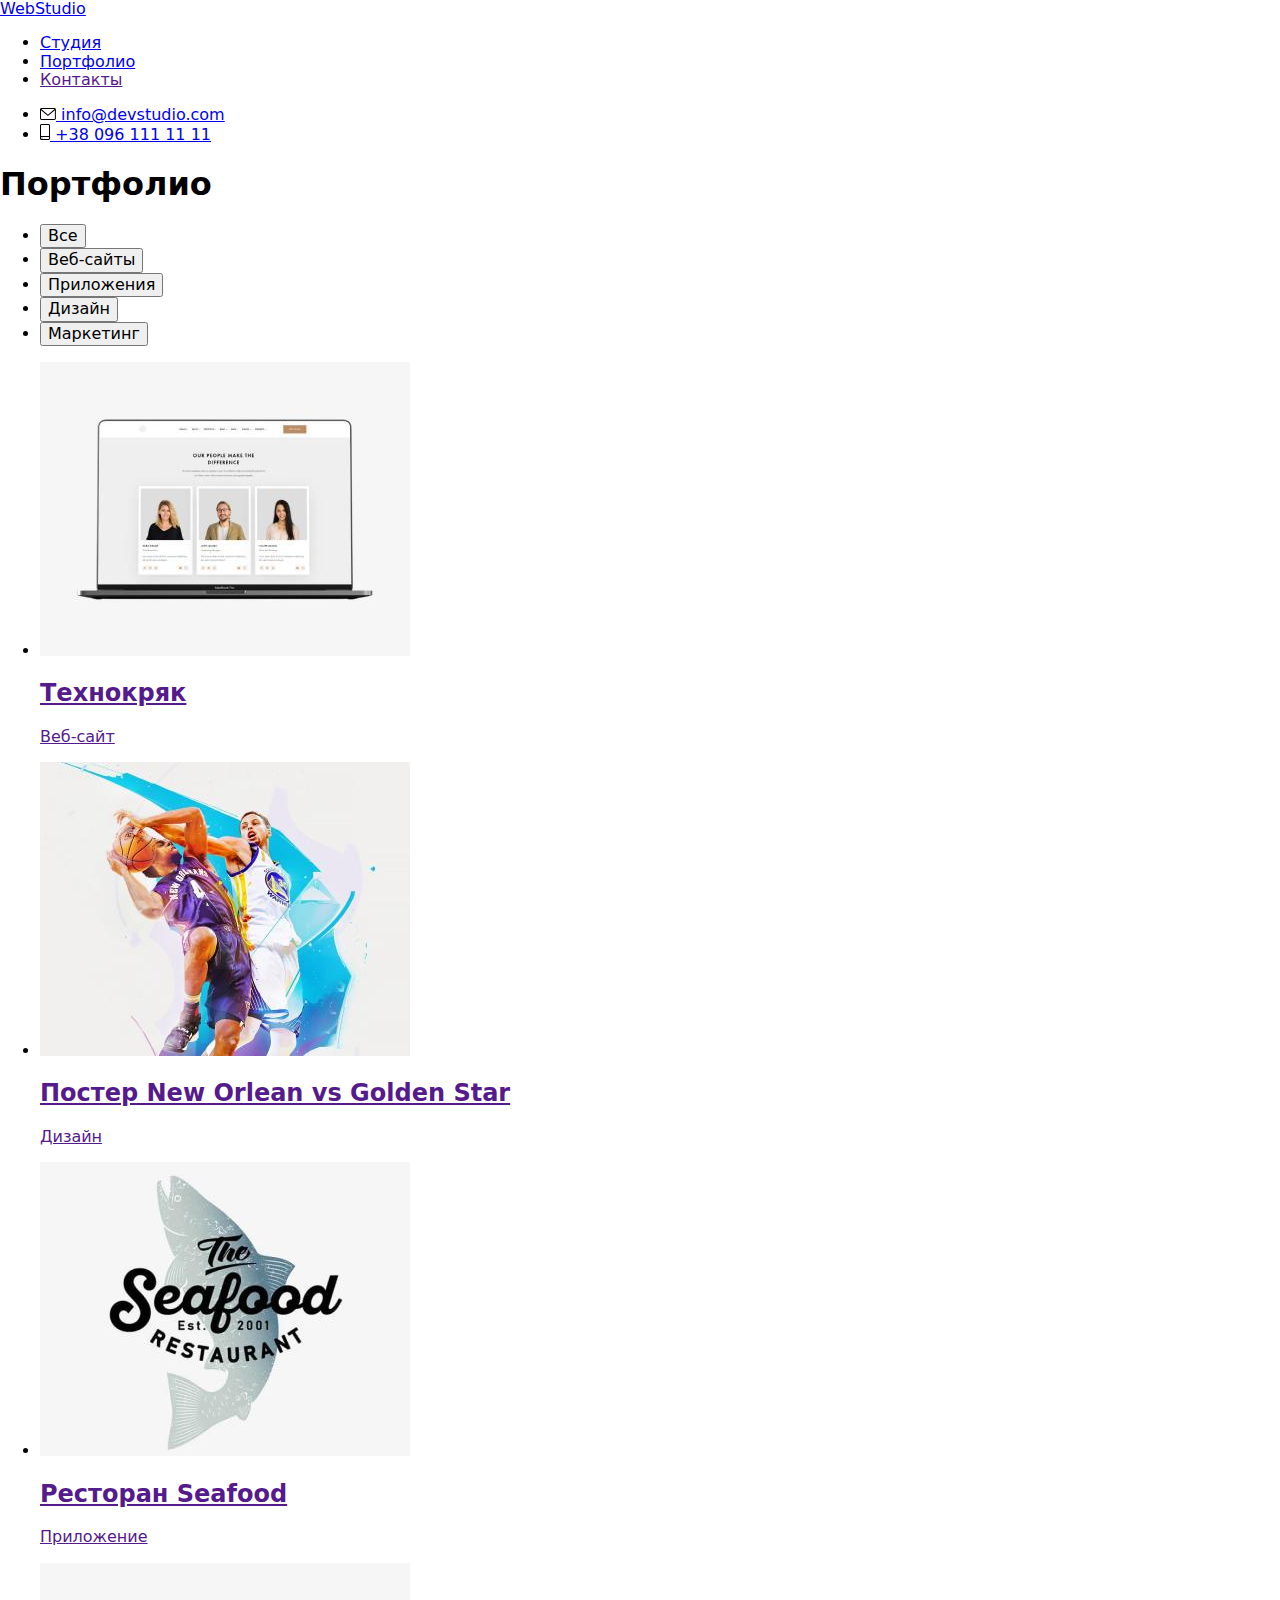
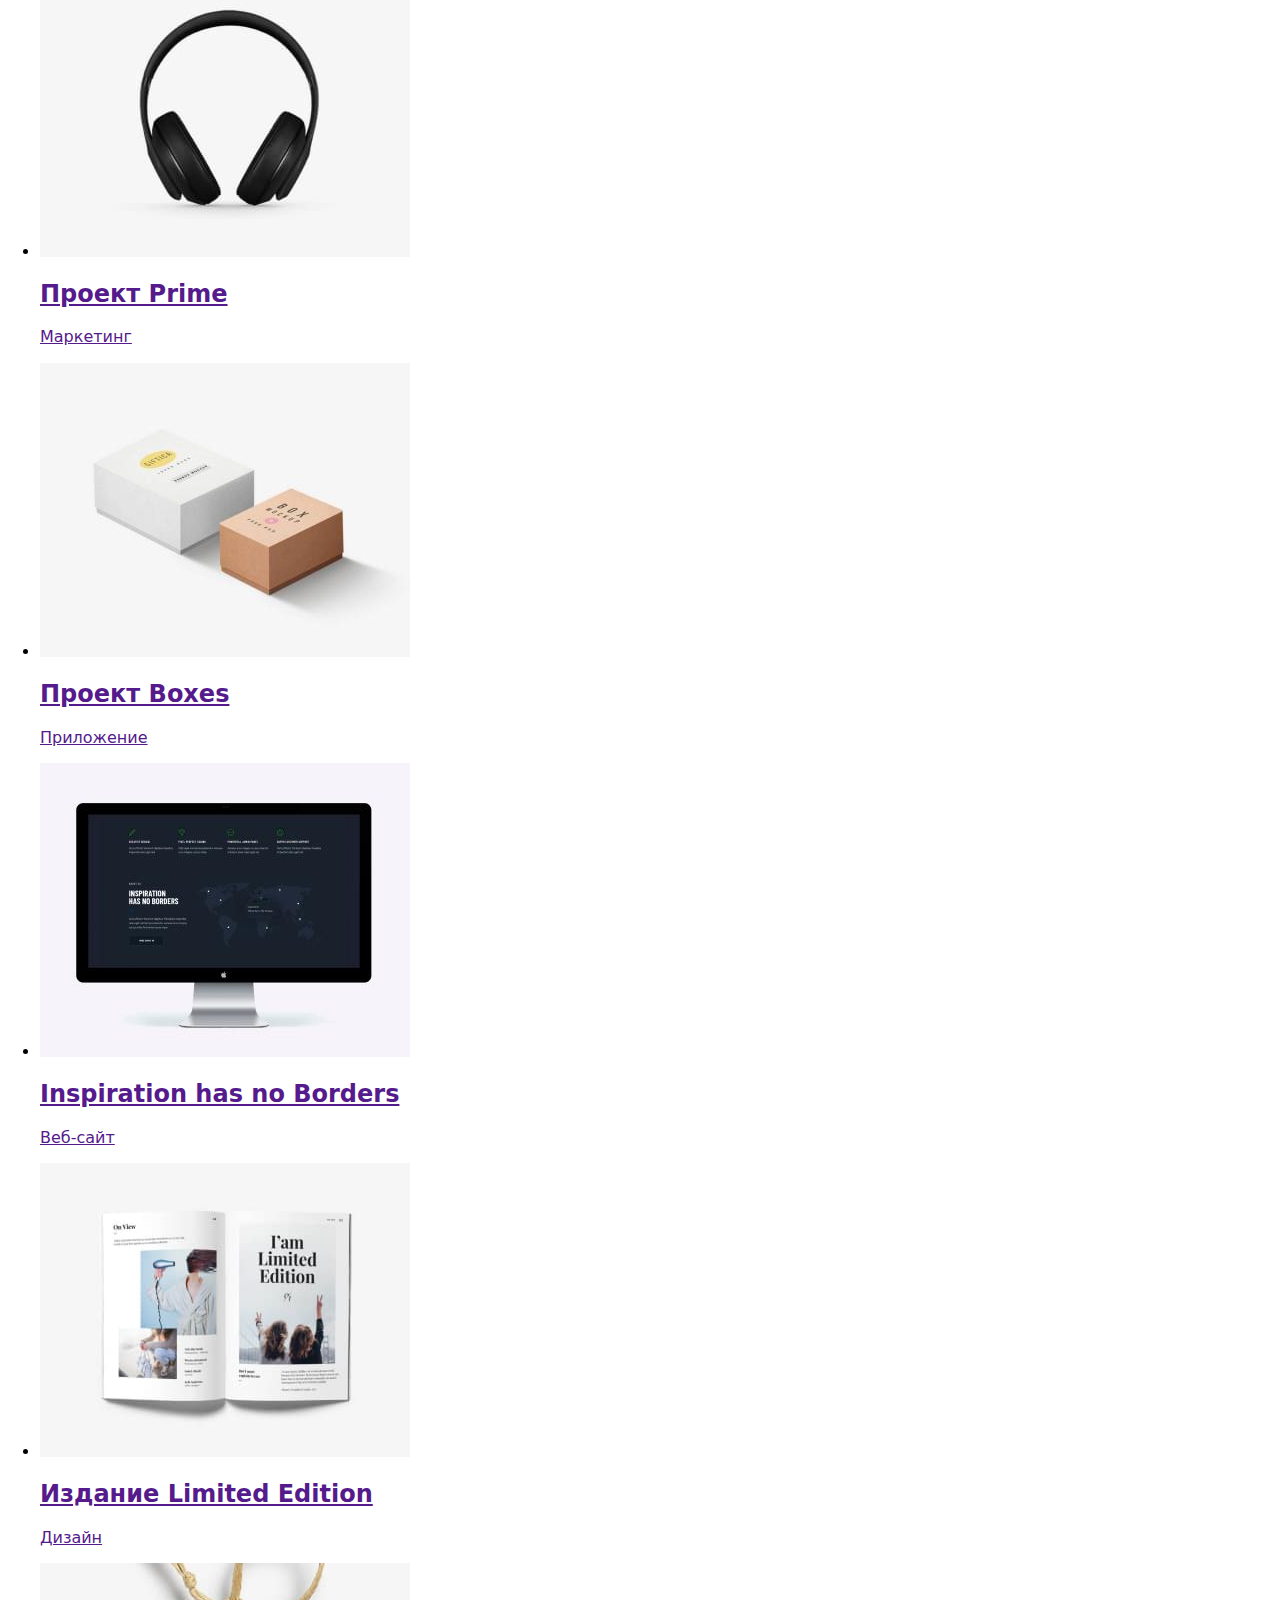
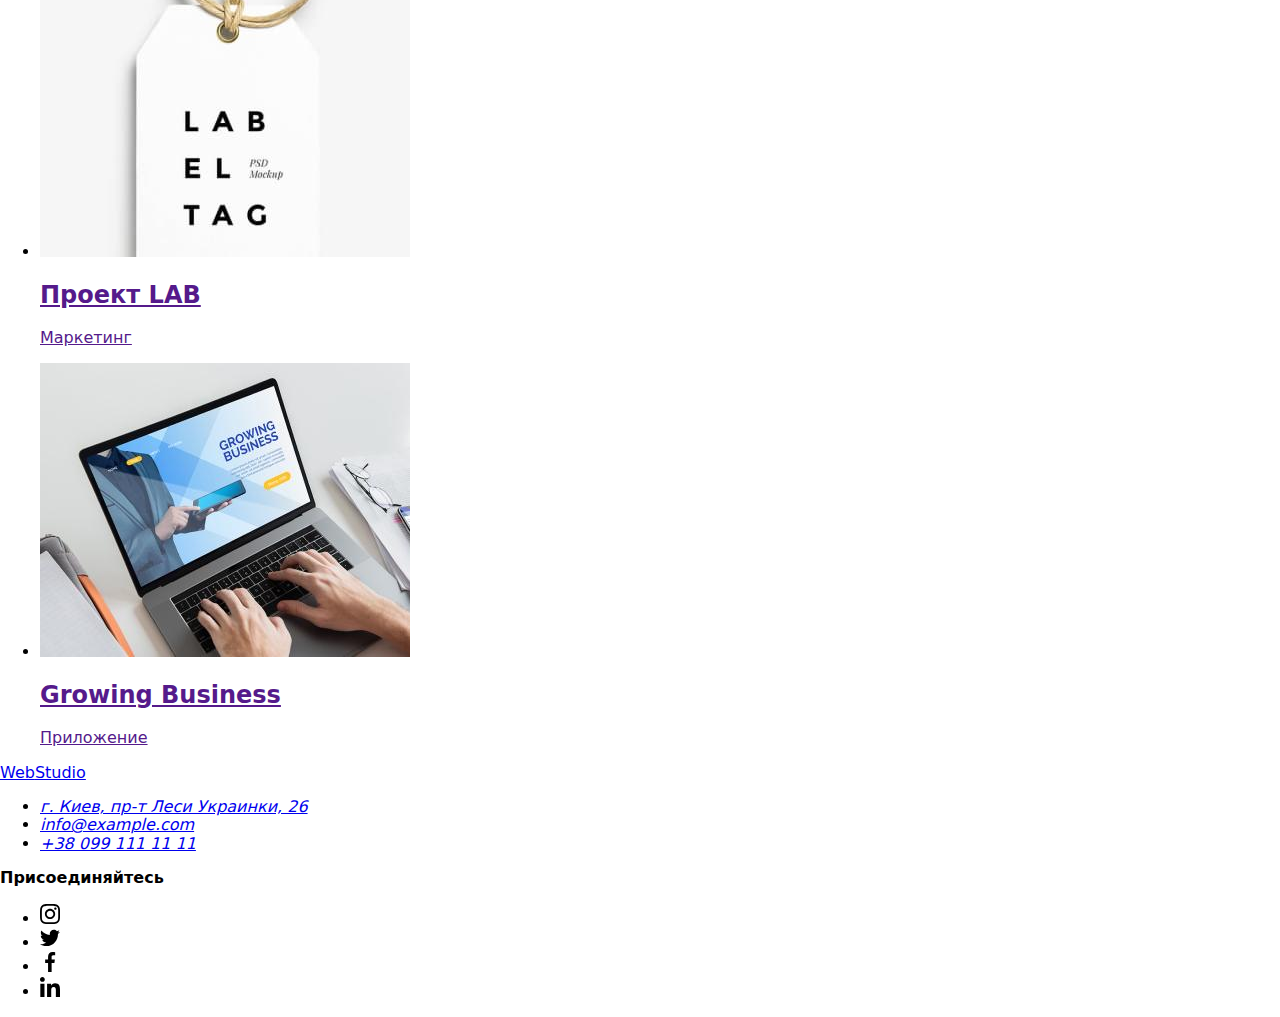
==== portfolio.html @ c9cb2160 "разметка" ====
<!DOCTYPE html>
<html lang="ru">
  <head>
    <meta charset="UTF-8" />
    <meta http-equiv="X-UA-Compatible" content="IE=edge" />
    <meta name="viewport" content="width=device-width, initial-scale=1.0" />
    <title>Портфолио</title>
    <link rel="preconnect" href="https://fonts.googleapis.com" />
    <link rel="preconnect" href="https://fonts.gstatic.com" crossorigin />
    <link
      href="https://fonts.googleapis.com/css2?family=Raleway:wght@700&family=Roboto:wght@400;500;700;900&display=swap"
      rel="stylesheet"
    />
    <link
      rel="stylesheet"
      href="https://cdnjs.cloudflare.com/ajax/libs/modern-normalize/1.1.0/modern-normalize.min.css"
    />

    <link rel="stylesheet" href="./css/styles.css" />
  </head>
  <body>
    <!-- Шапка страницы -->
    <header class="header">
      <div class="container header-container">
        <nav class="header-navigation">
          <a href="#" class="logo-header-link">
            Web<span class="logo-header">Studio</span>
          </a>

          <ul class="site-nav">
            <li class="header-item">
              <a href="./index.html" class="site-nav-link current"> Студия </a>
            </li>
            <li class="header-item">
              <a href="./portfolio.html" class="site-nav-link"> Портфолио </a>
            </li>
            <li class="header-item">
              <a href="" class="site-nav-link"> Контакты </a>
            </li>
          </ul>
        </nav>
        <ul class="contacts-header">
          <li class="contacts-header-item">
            <a
              href="mailto:info@devstudio.com"
              class="contacts-link-header"
              aria-label="имайл"
            >
              <svg class="icon-header-svg" width="16px" height="12px">
                <use href="./images/symbol-defs.svg#icon-mail"></use>
              </svg>

              info@devstudio.com</a
            >
          </li>

          <li class="contacts-header-item">
            <a
              href="tel:+380961111111"
              class="contacts-link-header"
              aria-label="телефон"
            >
              <svg class="icon-header-svg" width="10px" height="16px">
                <use href="./images/symbol-defs.svg#icon-smartphone"></use>
              </svg>
              +38 096 111 11 11</a
            >
          </li>
        </ul>
      </div>
    </header>

    <!-- Портфолио  -->
    <main>
      <section class="section">
        <div class="container">
          <h1 class="visually-hidden">Портфолио</h1>

          <ul class="filter">
            <li class="bottom-item">
              <button type="button" class="filter-button">Все</button>
            </li>
            <li class="bottom-item">
              <button type="button" class="filter-button">Веб-сайты</button>
            </li>
            <li class="bottom-item">
              <button type="button" class="filter-button">Приложения</button>
            </li>
            <li class="bottom-item">
              <button type="button" class="filter-button">Дизайн</button>
            </li>
            <li class="bottom-item">
              <button type="button" class="filter-button">Маркетинг</button>
            </li>
          </ul>

          <!-- Прптфолио картинки   -->

          <ul class="portfolio">
            <li class="portfolio-item">
              <a href="" class="portfolio-link">
                <img
                  src="./images/imgone.jpg"
                  alt="экран"
                  width="370"
                  height="294"
                />

                <div class="portfolio-item-bottom">
                  <h2 class="portfolio-title">Технокряк</h2>
                  <p class="portfolio-text">Веб-сайт</p>
                </div>
              </a>
            </li>
            <li class="portfolio-item">
              <a href="" class="portfolio-link">
                <img
                  src="./images/imgtwo.jpg"
                  alt="баскетблолисты"
                  width="370"
                  height="294"
                />
                <div class="portfolio-item-bottom">
                  <h2 class="portfolio-title">
                    Постер New Orlean vs Golden Star
                  </h2>
                  <p class="portfolio-text">Дизайн</p>
                </div>
              </a>
            </li>
            <li class="portfolio-item">
              <a href="" class="portfolio-link">
                <img
                  src="./images/imgthree.jpg"
                  alt="ресторан"
                  width="370"
                  height="294"
                />
                <div class="portfolio-item-bottom">
                  <h2 class="portfolio-title">Ресторан Seafood</h2>
                  <p class="portfolio-text">Приложение</p>
                </div>
              </a>
            </li>
            <li class="portfolio-item">
              <a href="" class="portfolio-link">
                <img
                  src="./images/imgfour.jpg"
                  alt="наушники"
                  width="370"
                  height="294"
                />
                <div class="portfolio-item-bottom">
                  <h2 class="portfolio-title">Проект Prime</h2>
                  <p class="portfolio-text">Маркетинг</p>
                </div>
              </a>
            </li>

            <li class="portfolio-item">
              <a href="" class="portfolio-link">
                <img
                  src="./images/imgfive.jpg"
                  alt="два предмента"
                  width="370"
                  height="294"
                />
                <div class="portfolio-item-bottom">
                  <h2 class="portfolio-title">Проект Boxes</h2>
                  <p class="portfolio-text">Приложение</p>
                </div>
              </a>
            </li>
            <li class="portfolio-item">
              <a href="" class="portfolio-link">
                <img
                  src="./images/imgsix.jpg"
                  alt="монитор"
                  width="370"
                  height="294"
                />
                <div class="portfolio-item-bottom">
                  <h2 lang="en" class="portfolio-title">
                    Inspiration has no Borders
                  </h2>
                  <p class="portfolio-text">Веб-сайт</p>
                </div>
              </a>
            </li>
            <li class="portfolio-item">
              <a href="" class="portfolio-link">
                <img
                  src="./images/imgseven.jpg"
                  alt="книга"
                  width="370"
                  height="294"
                />
                <div class="portfolio-item-bottom">
                  <h2 class="portfolio-title">Издание Limited Edition</h2>
                  <p class="portfolio-text">Дизайн</p>
                </div>
              </a>
            </li>
            <li class="portfolio-item">
              <a href="" class="portfolio-link">
                <img
                  src="./images/imgeight.jpg"
                  alt="табличка"
                  width="370"
                  height="294"
                />
                <div class="portfolio-item-bottom">
                  <h2 class="portfolio-title">Проект LAB</h2>
                  <p class="portfolio-text">Маркетинг</p>
                </div>
              </a>
            </li>
            <li class="portfolio-item">
              <a href="" class="portfolio-link">
                <img
                  src="./images/imgnine.jpg"
                  alt="ноутбук"
                  width="370"
                  height="294"
                />
                <div class="portfolio-item-bottom">
                  <h2 lang="en" class="portfolio-title">Growing Business</h2>
                  <p class="portfolio-text">Приложение</p>
                </div>
              </a>
            </li>
          </ul>
        </div>
      </section>
    </main>

    <!-- Футер -->
    <footer class="footer-content">
      <div class="container footer-blok">
        <div class="contact-blok">
          <a href="#" class="logo-footer-link">
            Web<span class="logo-footer">Studio</span>
          </a>
          <address>
            <ul class="contacts-footer">
              <li class="footer-contact-item">
                <a
                  href="https://goo.gl/maps/CdvJLRiEL6Q8Smko8"
                  class="location-link contacts-link-footer"
                  >г. Киев, пр-т Леси Украинки, 26
                </a>
              </li>

              <li class="footer-contact-item">
                <a
                  href="mailto:info@example.com"
                  class="contacts-link-footer mail-footer"
                  >info@example.com
                </a>
              </li>
              <li class="footer-contact-item">
                <a
                  href="tel:+380991111111"
                  class="contacts-link-footer phone-footer"
                >
                  +38 099 111 11 11
                </a>
              </li>
            </ul>
          </address>
        </div>
        <div class="footer-social">
          <strong class="footer-join">Присоединяйтесь</strong>
          <ul class="footer-social-list">
            <li class="footer-social-item">
              <a href="" class="footer-link">
                <svg class="footer-icon-svg" width="20" height="20">
                  <use href="./images/symbol-defs.svg#icon-instagram"></use>
                </svg>
              </a>
            </li>
            <li class="footer-social-item">
              <a href="" class="footer-link">
                <svg class="footer-icon-svg" width="20" height="20">
                  <use href="./images/symbol-defs.svg#icon-twitter"></use>
                </svg>
              </a>
            </li>
            <li class="footer-social-item">
              <a href="" class="footer-link">
                <svg class="footer-icon-svg" width="20" height="20">
                  <use href="./images/symbol-defs.svg#icon-facebook"></use>
                </svg>
              </a>
            </li>
            <li class="footer-social-item">
              <a href="" class="link footer-link">
                <svg class="footer-icon-svg" width="20" height="20">
                  <use href="./images/symbol-defs.svg#icon-linkedin"></use>
                </svg>
              </a>
            </li>
          </ul>
        </div>
      </div>
    </footer>
  </body>
</html>
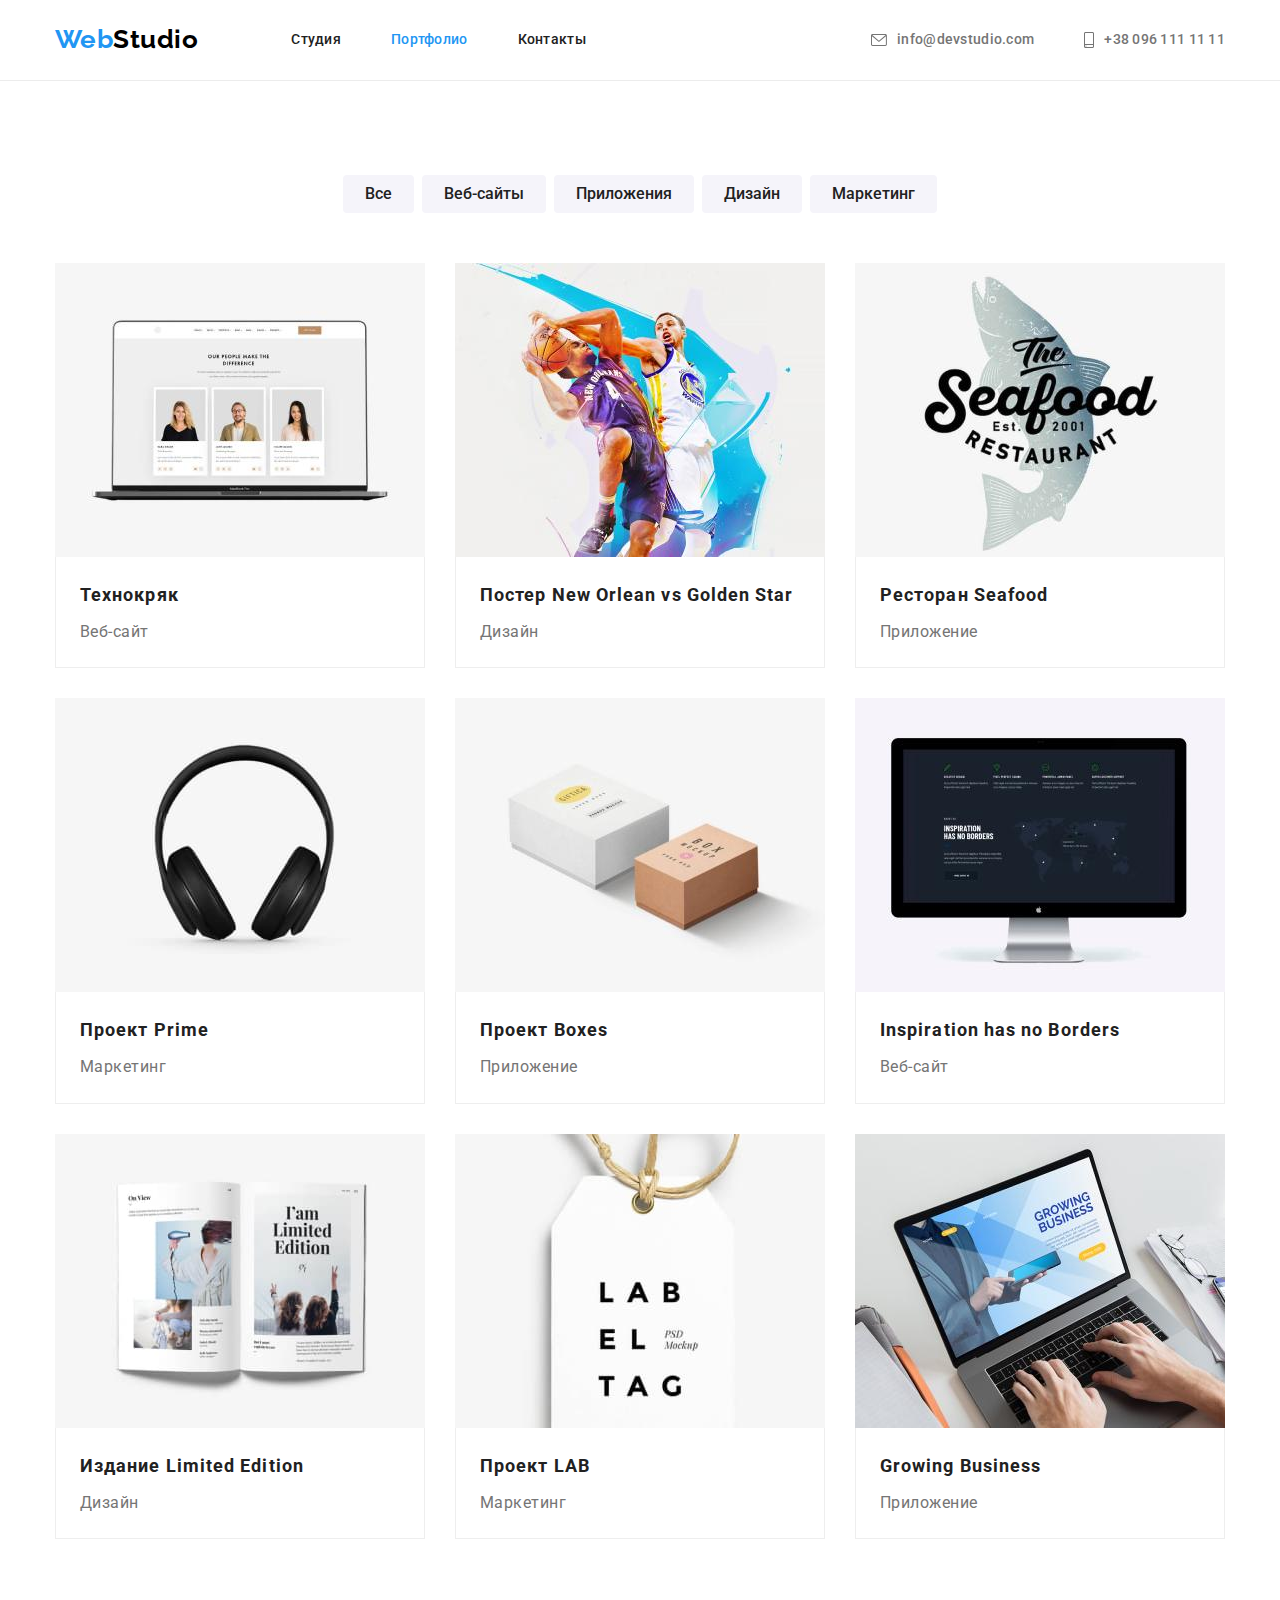
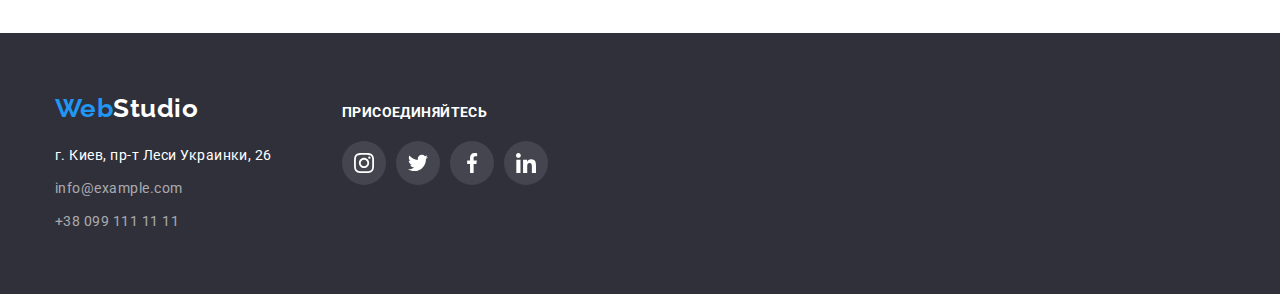
==== commit 0bf6fdfc: "разметка" ====
--- a/portfolio.html
+++ b/portfolio.html
@@ -29,10 +29,12 @@
 
           <ul class="site-nav">
             <li class="header-item">
-              <a href="./index.html" class="site-nav-link current"> Студия </a>
+              <a href="./index.html" class="site-nav-link"> Студия </a>
             </li>
             <li class="header-item">
-              <a href="./portfolio.html" class="site-nav-link"> Портфолио </a>
+              <a href="./portfolio.html" class="site-nav-link current">
+                Портфолио
+              </a>
             </li>
             <li class="header-item">
               <a href="" class="site-nav-link"> Контакты </a>
--- a/css/styles.css
+++ b/css/styles.css
@@ -0,0 +1,578 @@
+/* цвет основного текста прозрачность 100 %#212121 */
+/* вторичный цвет #757575 */
+
+/* акцент#2196F3 */
+
+/* color: rgba(255, 255, 255, 0.6); это футер */
+
+/* вторичный цвет фона color: F5F4FA */
+/* основной цвет фона #FFFFFF */
+:root {
+  --primary-text-color: #212121;
+  --secondary-text-color: #757575;
+  --accent-color: #2196f3;
+  --rare-color: #ffffff;
+  --margin-set-gap: 30px;
+  --sect-bg-color: #f5f4fa;
+  --soc-link-color: #afb1b8;
+}
+
+body {
+  background-color: var(--rare-color);
+  color: var(--primary-text-color);
+  font-family: Roboto, sans-serif;
+  letter-spacing: 0.03em;
+}
+
+img {
+  display: block;
+  max-width: 100%;
+  height: auto;
+}
+
+ul {
+  list-style: none;
+  padding: 0;
+  margin: 0;
+}
+a {
+  text-decoration: none;
+  display: block;
+}
+
+/* Section */
+.section {
+  padding-top: 94px;
+  padding-bottom: 94px;
+}
+
+/* container */
+
+.container {
+  margin: 0 auto;
+  width: 1200px;
+  padding-left: 15px;
+  padding-right: 15px;
+}
+
+/* Hidden Portfolio and particular */
+.visually-hidden {
+  position: absolute;
+  width: 1px;
+  height: 1px;
+  margin: -1px;
+  padding: 0;
+  overflow: hidden;
+  border: 0;
+  clip: rect(0 0 0 0);
+}
+
+/* Header */
+
+.header {
+  border-bottom: 1px solid #ececec;
+}
+
+.header-container {
+  display: flex;
+  align-items: center;
+}
+.header-navigation {
+  display: flex;
+  align-items: center;
+}
+
+.header-item:not(:last-child) {
+  margin-right: 50px;
+}
+
+/* Logo header  */
+
+.logo-header-link {
+  color: var(--accent-color);
+  font-family: Raleway, sans-serif;
+  font-weight: 700;
+  font-size: 26px;
+  line-height: 1.2;
+  text-decoration: none;
+  padding-bottom: 25px;
+  padding-top: 24px;
+  margin-right: 93px;
+}
+
+.logo-header {
+  color: #000000;
+}
+
+/* Site nav */
+.site-nav {
+  font-weight: 500;
+  font-size: 14px;
+  line-height: 1.14;
+  letter-spacing: 0.02em;
+  display: flex;
+}
+
+.site-nav-link {
+  color: var(--primary-text-color);
+  padding-top: 32px;
+  padding-bottom: 32px;
+}
+
+.site-nav-link:hover,
+.site-nav-link:focus {
+  color: var(--accent-color);
+}
+
+.site-nav-link.current {
+  color: var(--accent-color);
+}
+/* Contacts */
+
+.contacts-header {
+  font-weight: 500;
+  font-size: 14px;
+  line-height: 1.14;
+  letter-spacing: 0.02em;
+  display: flex;
+  margin-left: auto;
+}
+
+.contacts-header-item:not(:last-child) {
+  margin-right: 50px;
+}
+
+.contacts-header-item {
+  align-items: center;
+}
+
+.contacts-link-header {
+  color: var(--secondary-text-color);
+  padding-top: 32px;
+  padding-bottom: 32px;
+  display: flex;
+  align-items: center;
+}
+
+.icon-header-svg {
+  margin-right: 10px;
+  fill: currentColor;
+}
+
+.contacts-link-header:hover,
+.contacts-link-header:focus {
+  color: var(--accent-color);
+}
+/* Hero */
+.hero {
+  max-width: 1600px;
+  text-align: center;
+  padding: 200px 0;
+  background-image: linear-gradient(
+      rgba(47, 48, 58, 0.4),
+      rgba(47, 48, 58, 0.4)
+    ),
+    url(../images/herobg.jpg);
+  background-position: center;
+  background-repeat: no-repeat;
+  background-size: cover;
+  background-color: #c4c4c4;
+  margin: 0 auto;
+}
+
+.hero-title {
+  color: var(--rare-color);
+  font-weight: 900;
+  font-size: 44px;
+  line-height: 1.36;
+  letter-spacing: 0.06em;
+  text-transform: uppercase;
+  width: 696px;
+  margin: 0 auto;
+  margin-bottom: var(--margin-set-gap);
+}
+
+/* Hero button */
+
+.button-hero {
+  font-family: inherit;
+  font-weight: 700;
+  font-size: 16px;
+  line-height: 1.9;
+  background-color: var(--accent-color);
+  box-shadow: 0px 4px 4px rgba(0, 0, 0, 0.15);
+  border-radius: 4px;
+  border: transparent;
+  color: var(--rare-color);
+  cursor: pointer;
+  padding: 10px 32px;
+  min-width: 200px;
+  text-align: center;
+  padding: 11px 32px 9px;
+}
+
+.button-hero:hover,
+.button-hero:focus {
+  background-color: var(--accent-color);
+  border-color: var(--accent-color);
+}
+
+/* Features  */
+.features {
+  display: flex;
+  margin-left: calc(-1 * var(--margin-set-gap));
+}
+
+.features-item {
+  flex-basis: calc(100% / 4 - var(--margin-set-gap));
+  margin-left: var(--margin-set-gap);
+}
+
+.features-icon {
+  display: flex;
+  height: 120px;
+  margin-bottom: 30px;
+  background-color: var(--sect-bg-color);
+  align-items: center;
+  justify-content: center;
+  border-radius: 4px;
+}
+
+.features-svg {
+  width: 70px;
+  height: 70px;
+}
+.features-title {
+  color: var(--primary-text-color);
+  font-weight: 700;
+  font-size: 14px;
+  line-height: 1.14;
+  text-transform: uppercase;
+  margin-bottom: 10px;
+  margin-top: 0;
+  padding: 0;
+}
+
+.features-text {
+  color: var(--secondary-text-color);
+  font-size: 14px;
+  line-height: 1.71;
+  margin: 0;
+  width: 270px;
+}
+
+/* Works */
+.works {
+  display: flex;
+  margin-left: calc(-1 * var(--margin-set-gap));
+}
+.works-item {
+  flex-basis: calc(100% / 3 - var(--margin-set-gap));
+  margin-left: var(--margin-set-gap);
+}
+
+.section-works {
+  padding-top: 0;
+}
+.works-title {
+  color: var(--primary-text-color);
+  font-weight: 700;
+  font-size: 36px;
+  line-height: 1.16;
+  margin-top: 0;
+  margin-bottom: 50px;
+  text-align: center;
+}
+/* Command */
+
+.command {
+  display: flex;
+  margin-left: calc(-1 * var(--margin-set-gap));
+}
+
+.command-item {
+  flex-basis: calc(100% / 4 - var(--margin-set-gap));
+  margin-left: var(--margin-set-gap);
+  box-shadow: 0px 1px 3px rgba(0, 0, 0, 0.12), 0px 1px 1px rgba(0, 0, 0, 0.14),
+    0px 2px 1px rgba(0, 0, 0, 0.2);
+  border-radius: 0px 0px 4px 4px;
+  background: var(--rare-color);
+}
+
+.command-item-bottom {
+  padding: 30px 32px;
+}
+
+.command-section {
+  background-color: #f5f4fa;
+}
+.command-title {
+  font-weight: 700;
+  font-size: 36px;
+  line-height: 1.16;
+  margin-bottom: 50px;
+  margin-top: 0;
+  text-align: center;
+}
+.command-subtitle {
+  color: var(--primary-text-color);
+  font-weight: 500;
+  font-size: 16px;
+  line-height: 1.18;
+  text-align: center;
+  margin: 0;
+  margin-bottom: 8px;
+}
+
+.command-text {
+  color: var(--secondary-text-color);
+  font-size: 16px;
+  line-height: 1.18;
+  text-align: center;
+  margin: 0;
+  margin-bottom: 16px;
+}
+
+.social-list {
+  display: flex;
+}
+
+.social-item:not(:last-child) {
+  margin-right: 10px;
+}
+
+.soc-link {
+  display: flex;
+  width: 44px;
+  height: 44px;
+  border-radius: 22px;
+  fill: var(--soc-link-color);
+  justify-content: center;
+  align-items: center;
+}
+
+.soc-link:focus,
+.soc-link:hover {
+  background-color: var(--accent-color);
+  fill: var(--rare-color);
+}
+
+/* Наши клиенты  */
+
+.client-title {
+  font-weight: 700;
+  font-size: 36px;
+  line-height: 1.16;
+  margin-bottom: 50px;
+  margin-top: 0;
+  text-align: center;
+}
+
+.clients-list {
+  display: flex;
+  justify-content: center;
+  align-items: center;
+}
+
+.clients-item:not(:last-child) {
+  margin-right: 30px;
+}
+
+.clients-link {
+  display: flex;
+  border: 1px solid #afb1b8;
+  border-radius: 4px;
+  fill: var(--soc-link-color);
+  width: 170px;
+  height: 92px;
+  align-items: center;
+  justify-content: center;
+}
+
+.svg-clients {
+  width: 106px;
+  height: 60px;
+}
+
+.clients-link:hover,
+.clients-link:focus {
+  fill: var(--accent-color);
+  border-color: var(--accent-color);
+}
+
+/*  Footer */
+.footer-content {
+  background-color: #2f303a;
+  padding-bottom: 60px;
+  padding-top: 60px;
+}
+
+/* Logo Footer */
+.logo-footer-link {
+  color: var(--accent-color);
+  font-family: Raleway, sans-serif;
+  font-weight: 700;
+  font-size: 26px;
+  line-height: 1.2;
+  text-decoration: none;
+  margin-bottom: 20px;
+}
+.logo-footer {
+  color: var(--rare-color);
+}
+
+/* Footer Address */
+.contacts-footer {
+  list-style: none;
+  font-size: 14px;
+  line-height: 1.71;
+  font-style: normal;
+}
+
+.footer-contact-item:not(:last-child) {
+  margin-bottom: 9px;
+}
+
+.contacts-link-footer:hover,
+.contacts-link-footer:focus {
+  color: var(--accent-color);
+}
+
+.location-link {
+  color: var(--rare-color);
+}
+
+.mail-footer {
+  color: rgba(255, 255, 255, 0.6);
+}
+.phone-footer {
+  color: rgba(255, 255, 255, 0.6);
+}
+
+.contact-blok {
+  margin-right: 70px;
+}
+
+.footer-blok {
+  display: flex;
+  align-items: baseline;
+}
+
+.footer-join {
+  display: block;
+  margin-bottom: 20px;
+  font-weight: 700;
+  font-size: 14px;
+  line-height: 1.14;
+  letter-spacing: 0.03em;
+  text-transform: uppercase;
+  color: var(--rare-color);
+}
+
+.footer-social-list {
+  display: flex;
+}
+.footer-link {
+  display: flex;
+  background-color: rgba(255, 255, 255, 0.1);
+  width: 44px;
+  height: 44px;
+  border-radius: 22px;
+  justify-content: center;
+  align-items: center;
+}
+.footer-social-item:not(:last-child) {
+  margin-right: 10px;
+}
+
+.footer-link:hover,
+.footer-link:focus {
+  background-color: var(--accent-color);
+}
+
+.footer-icon-svg {
+  fill: var(--rare-color);
+}
+/* ----------------------------PORTFOLIO--------------------------- */
+
+/* POTFOLIO Buttons  */
+.filter {
+  margin-bottom: 50px;
+  display: flex;
+  justify-content: center;
+}
+
+.bottom-item:not(:last-child) {
+  margin-right: 8px;
+}
+
+.filter-button {
+  font-family: inherit;
+  font-weight: 500;
+  font-size: 16px;
+  line-height: 1.62;
+  color: #212121;
+  background: #f5f4fa;
+  cursor: pointer;
+  border-color: #f5f4fa;
+  border-radius: 4px;
+  padding: 6px 22px;
+  border: transparent;
+}
+
+.filter-button:hover,
+.filter-button:focus {
+  color: var(--rare-color);
+  background: #2196f3;
+  box-shadow: 0px 3px 1px rgba(0, 0, 0, 0.1), 0px 1px 2px rgba(0, 0, 0, 0.08),
+    0px 2px 2px rgba(0, 0, 0, 0.12);
+  border-radius: 4px;
+}
+
+/*  Portfolio pages*/
+
+.portfolio {
+  flex-wrap: wrap;
+  display: flex;
+  margin-left: calc(-1 * var(--margin-set-gap));
+  margin-top: calc(-1 * var(--margin-set-gap));
+}
+
+.portfolio-item {
+  flex-basis: calc(100% / 3 - var(--margin-set-gap));
+  margin-left: var(--margin-set-gap);
+  margin-top: var(--margin-set-gap);
+}
+
+.portfolio-item-bottom {
+  padding: 20px 24px;
+  border: 1px solid #eeeeee;
+  border-top: none;
+}
+
+.portfolio-title {
+  color: var(--primary-text-color);
+  font-weight: 700;
+  font-size: 18px;
+  line-height: 2;
+  letter-spacing: 0.06em;
+  margin: 0;
+  margin-bottom: 4px;
+  padding: 0;
+}
+
+.portfolio-text {
+  color: var(--secondary-text-color);
+  font-size: 16px;
+  line-height: 1.9;
+  margin: 0;
+}
+
+.portfolio-link:hover,
+.portfolio-link:focus {
+  display: block;
+  background: var(--rare-color);
+  /* border: 1px solid #eeeeee; */
+  box-shadow: 0px 1px 1px rgba(0, 0, 0, 0.12), 0px 4px 4px rgba(0, 0, 0, 0.06),
+    1px 4px 6px rgba(0, 0, 0, 0.16);
+}
